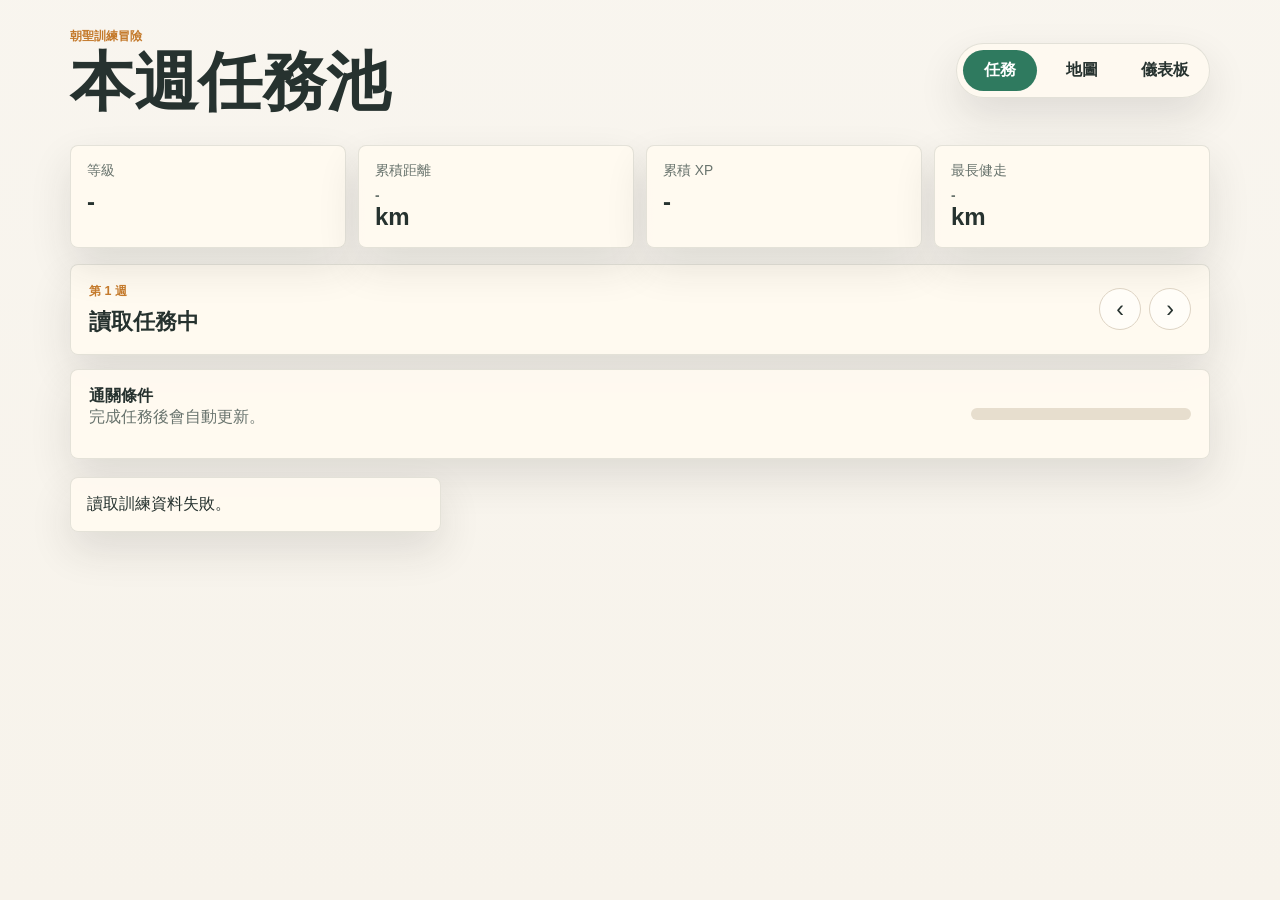
==== index.html @ 1b45055d "Initial Camino training game" ====
<!doctype html>
<html lang="zh-Hant">
<head>
  <meta charset="utf-8">
  <meta name="viewport" content="width=device-width, initial-scale=1">
  <title>朝聖訓練冒險</title>
  <link rel="stylesheet" href="css/style.css">
</head>
<body>
  <header class="app-header">
    <div>
      <p class="eyebrow">朝聖訓練冒險</p>
      <h1>本週任務池</h1>
    </div>
    <nav class="top-nav" aria-label="主要導覽">
      <a class="active" href="index.html">任務</a>
      <a href="map.html">地圖</a>
      <a href="dashboard.html">儀表板</a>
    </nav>
  </header>

  <main class="layout">
    <section class="status-panel" aria-live="polite">
      <div class="status-card">
        <span>等級</span>
        <strong id="levelValue">-</strong>
      </div>
      <div class="status-card">
        <span>累積距離</span>
        <strong><span id="distanceValue">-</span> km</strong>
      </div>
      <div class="status-card">
        <span>累積 XP</span>
        <strong id="xpValue">-</strong>
      </div>
      <div class="status-card">
        <span>最長健走</span>
        <strong><span id="longestWalkValue">-</span> km</strong>
      </div>
    </section>

    <section class="week-toolbar">
      <div>
        <p class="eyebrow">第 <span id="weekNumberLabel">1</span> 週</p>
        <h2 id="chapterName">讀取中</h2>
      </div>
      <div class="week-actions">
        <button class="icon-button" id="previousWeekButton" type="button" aria-label="上一週">‹</button>
        <button class="icon-button" id="nextWeekButton" type="button" aria-label="下一週">›</button>
      </div>
    </section>

    <section class="pass-panel">
      <div>
        <strong id="passTitle">通關條件</strong>
        <p id="passDescription">完成任務後會自動更新。</p>
        <div class="requirement-grid" id="requirementGrid" aria-label="通關進度細節"></div>
      </div>
      <div class="progress-track" aria-label="本週完成度">
        <div id="weekProgressBar" class="progress-fill"></div>
      </div>
    </section>

    <section id="missionGrid" class="mission-grid" aria-live="polite"></section>
  </main>

  <dialog id="completionDialog" class="dialog">
    <form id="completionForm" method="dialog">
      <div class="dialog-header">
        <div>
          <p class="eyebrow">完成任務</p>
          <h2 id="dialogMissionTitle">任務</h2>
        </div>
        <button class="icon-button" type="button" id="closeDialogButton" aria-label="關閉">×</button>
      </div>

      <input type="hidden" id="missionIdInput">

      <div class="form-grid">
        <label>
          <span>距離 km</span>
          <input id="actualDistanceInput" name="actualDistanceKm" inputmode="decimal" placeholder="5.2">
        </label>
        <label>
          <span>時間 分鐘</span>
          <input id="actualMinutesInput" name="actualMinutes" inputmode="decimal" placeholder="58">
        </label>
        <label>
          <span>背包 kg</span>
          <input id="actualBackpackInput" name="actualBackpackKg" inputmode="decimal" placeholder="0">
        </label>
        <label>
          <span>疲勞 1-10</span>
          <input id="fatigueInput" name="fatigueScore" inputmode="numeric" placeholder="6">
        </label>
        <label>
          <span>疼痛 1-10</span>
          <input id="painInput" name="painScore" inputmode="numeric" placeholder="3">
        </label>
        <label>
          <span>疼痛部位</span>
          <input id="painAreaInput" name="painArea" placeholder="小腿">
        </label>
      </div>

      <label class="full-label">
        <span>心情</span>
        <input id="moodInput" name="mood" placeholder="開心">
      </label>

      <label class="full-label">
        <span>備註</span>
        <textarea id="notesInput" name="notes" rows="3" placeholder="後半段有點累"></textarea>
      </label>

      <p class="form-hint" id="formHint">送出後會寫入訓練資料表。</p>

      <div class="dialog-actions">
        <button class="secondary-button" type="button" id="cancelButton">取消</button>
        <button class="primary-button" type="submit">完成並獲得 XP</button>
      </div>
    </form>
  </dialog>

  <div class="toast" id="rewardToast" role="status" aria-live="polite">
    <p class="eyebrow">任務完成</p>
    <strong id="rewardToastTitle">今天又更靠近西班牙一點</strong>
    <span id="rewardToastText">獲得經驗值，旅程繼續前進。</span>
  </div>

  <template id="missionCardTemplate">
    <article class="mission-card">
      <div class="mission-card-header">
        <span class="type-pill"></span>
        <span class="size-pill"></span>
      </div>
      <h3></h3>
      <p></p>
      <dl>
        <div>
          <dt>距離</dt>
          <dd data-field="distance"></dd>
        </div>
        <div>
          <dt>時間</dt>
          <dd data-field="minutes"></dd>
        </div>
        <div>
          <dt>背包</dt>
          <dd data-field="backpack"></dd>
        </div>
      </dl>
      <button class="primary-button" type="button">完成任務</button>
    </article>
  </template>

  <script src="js/config.js"></script>
  <script src="js/api.js"></script>
  <script src="js/app.js"></script>
</body>
</html>
---- css/style.css ----
:root {
  --bg: #f7f3eb;
  --surface: #fffaf1;
  --surface-strong: #fffdf8;
  --ink: #26322f;
  --muted: #68736d;
  --line: #ded4c4;
  --green: #2f7a5f;
  --green-dark: #245e49;
  --amber: #c47a2c;
  --blue: #3a6f96;
  --red: #b75d4a;
  --shadow: 0 18px 42px rgba(42, 45, 40, 0.12);
  font-family: -apple-system, BlinkMacSystemFont, "Segoe UI", sans-serif;
}

* {
  box-sizing: border-box;
}

body {
  margin: 0;
  min-height: 100vh;
  color: var(--ink);
  background:
    linear-gradient(180deg, rgba(247, 243, 235, 0.82), rgba(247, 243, 235, 1)),
    url("https://images.unsplash.com/photo-1500530855697-b586d89ba3ee?auto=format&fit=crop&w=1800&q=75") center/cover fixed;
}

button,
input,
textarea {
  font: inherit;
}

button {
  cursor: pointer;
}

.app-header {
  display: flex;
  align-items: center;
  justify-content: space-between;
  gap: 24px;
  max-width: 1180px;
  margin: 0 auto;
  padding: 28px 20px 14px;
}

h1,
h2,
h3,
p {
  margin-top: 0;
}

h1 {
  margin-bottom: 0;
  font-size: clamp(2rem, 5vw, 4.25rem);
  line-height: 0.95;
}

h2 {
  margin-bottom: 8px;
  font-size: 1.35rem;
}

.eyebrow {
  margin-bottom: 7px;
  color: var(--amber);
  font-size: 0.78rem;
  font-weight: 800;
  letter-spacing: 0;
  text-transform: uppercase;
}

.top-nav {
  display: flex;
  gap: 8px;
  padding: 6px;
  border: 1px solid rgba(38, 50, 47, 0.12);
  border-radius: 999px;
  background: rgba(255, 250, 241, 0.82);
  box-shadow: var(--shadow);
}

.top-nav a {
  min-width: 74px;
  padding: 10px 14px;
  border-radius: 999px;
  color: var(--ink);
  text-align: center;
  text-decoration: none;
  font-weight: 700;
}

.top-nav a.active {
  color: #fff;
  background: var(--green);
}

.layout {
  max-width: 1180px;
  margin: 0 auto;
  padding: 18px 20px 48px;
}

.status-panel {
  display: grid;
  grid-template-columns: repeat(4, minmax(0, 1fr));
  gap: 12px;
  margin-bottom: 16px;
}

.status-card,
.pass-panel,
.chart-panel,
.records-panel,
.week-toolbar {
  border: 1px solid rgba(38, 50, 47, 0.12);
  border-radius: 8px;
  background: rgba(255, 250, 241, 0.94);
  box-shadow: var(--shadow);
}

.status-card {
  padding: 16px;
}

.status-card span {
  display: block;
  color: var(--muted);
  font-size: 0.86rem;
}

.status-card strong {
  display: block;
  margin-top: 8px;
  font-size: 1.5rem;
}

.week-toolbar {
  display: flex;
  align-items: center;
  justify-content: space-between;
  gap: 16px;
  padding: 18px;
  margin-bottom: 14px;
}

.week-toolbar h2 {
  margin: 0;
}

.week-actions {
  display: flex;
  gap: 8px;
}

.icon-button {
  display: inline-grid;
  width: 42px;
  height: 42px;
  place-items: center;
  border: 1px solid var(--line);
  border-radius: 50%;
  color: var(--ink);
  background: var(--surface-strong);
  font-size: 1.45rem;
  line-height: 1;
}

.pass-panel {
  display: grid;
  grid-template-columns: minmax(0, 1fr) 220px;
  align-items: center;
  gap: 16px;
  padding: 16px 18px;
  margin-bottom: 18px;
}

.pass-panel p {
  margin-bottom: 0;
  color: var(--muted);
}

.requirement-grid {
  display: grid;
  grid-template-columns: repeat(4, minmax(0, 1fr));
  gap: 8px;
  margin-top: 14px;
}

.requirement-item {
  min-height: 64px;
  padding: 10px;
  border: 1px solid rgba(38, 50, 47, 0.1);
  border-radius: 8px;
  background: rgba(255, 253, 248, 0.72);
}

.requirement-item span,
.requirement-item strong {
  display: block;
}

.requirement-item span {
  color: var(--muted);
  font-size: 0.78rem;
  font-weight: 800;
}

.requirement-item strong {
  margin-top: 5px;
  font-size: 1rem;
}

.requirement-item.done {
  border-color: rgba(47, 122, 95, 0.34);
  background: rgba(235, 248, 239, 0.82);
}

.progress-track {
  height: 12px;
  overflow: hidden;
  border-radius: 999px;
  background: #e7dece;
}

.progress-fill {
  width: 0%;
  height: 100%;
  border-radius: inherit;
  background: linear-gradient(90deg, var(--green), var(--amber));
  transition: width 360ms ease;
}

.mission-grid {
  display: grid;
  grid-template-columns: repeat(3, minmax(0, 1fr));
  gap: 14px;
}

.mission-card {
  display: flex;
  min-height: 280px;
  flex-direction: column;
  gap: 12px;
  padding: 16px;
  border: 1px solid rgba(38, 50, 47, 0.12);
  border-radius: 8px;
  background: rgba(255, 253, 248, 0.96);
  box-shadow: var(--shadow);
  transform: translateY(0);
  transition: transform 180ms ease, box-shadow 180ms ease;
}

.mission-card:hover {
  transform: translateY(-3px);
  box-shadow: 0 22px 50px rgba(42, 45, 40, 0.16);
}

.mission-card.completed {
  border-color: rgba(47, 122, 95, 0.5);
  background: rgba(235, 248, 239, 0.96);
}

.mission-card.boss {
  border-color: rgba(196, 122, 44, 0.5);
}

.mission-card-header {
  display: flex;
  justify-content: space-between;
  gap: 8px;
}

.type-pill,
.size-pill {
  display: inline-flex;
  align-items: center;
  min-height: 28px;
  padding: 5px 9px;
  border-radius: 999px;
  font-size: 0.78rem;
  font-weight: 800;
}

.type-pill {
  color: #fff;
  background: var(--green);
}

.type-pill.strength {
  background: var(--blue);
}

.type-pill.recovery {
  background: var(--red);
}

.type-pill.knowledge {
  background: var(--amber);
}

.type-pill.boss {
  background: var(--ink);
}

.size-pill {
  color: var(--muted);
  background: #efe7d9;
}

.mission-card h3 {
  margin-bottom: 0;
  font-size: 1.08rem;
}

.mission-card p {
  margin-bottom: 0;
  color: var(--muted);
  line-height: 1.55;
}

.mission-card dl {
  display: grid;
  grid-template-columns: repeat(3, minmax(0, 1fr));
  gap: 8px;
  margin: auto 0 0;
}

.mission-card dl div {
  padding: 9px;
  border-radius: 8px;
  background: #f1eadf;
}

.mission-card dt {
  color: var(--muted);
  font-size: 0.75rem;
}

.mission-card dd {
  margin: 3px 0 0;
  font-weight: 800;
}

.primary-button,
.secondary-button {
  min-height: 44px;
  padding: 10px 16px;
  border-radius: 8px;
  font-weight: 800;
}

.primary-button {
  border: 0;
  color: #fff;
  background: var(--green);
}

.primary-button:hover {
  background: var(--green-dark);
}

.secondary-button {
  border: 1px solid var(--line);
  color: var(--ink);
  background: var(--surface-strong);
}

.dialog {
  width: min(720px, calc(100vw - 28px));
  border: 0;
  border-radius: 8px;
  padding: 0;
  background: var(--surface);
  box-shadow: 0 30px 80px rgba(0, 0, 0, 0.28);
}

.dialog::backdrop {
  background: rgba(16, 23, 21, 0.54);
}

.dialog form {
  padding: 20px;
}

.dialog-header,
.dialog-actions,
.section-heading {
  display: flex;
  align-items: center;
  justify-content: space-between;
  gap: 16px;
}

.form-grid {
  display: grid;
  grid-template-columns: repeat(2, minmax(0, 1fr));
  gap: 12px;
}

label span {
  display: block;
  margin-bottom: 6px;
  color: var(--muted);
  font-size: 0.86rem;
  font-weight: 700;
}

input,
textarea {
  width: 100%;
  border: 1px solid var(--line);
  border-radius: 8px;
  padding: 11px 12px;
  color: var(--ink);
  background: #fffdf8;
}

.full-label {
  display: block;
  margin-top: 12px;
}

.form-hint {
  min-height: 22px;
  margin: 12px 0;
  color: var(--muted);
}

.chart-grid {
  display: grid;
  grid-template-columns: repeat(2, minmax(0, 1fr));
  gap: 14px;
}

.chart-panel,
.records-panel {
  padding: 18px;
}

.chart-panel h2 {
  margin-bottom: 14px;
}

.chart-canvas {
  position: relative;
  height: 260px;
  min-height: 260px;
}

.chart-canvas canvas {
  display: block;
  width: 100% !important;
  height: 100% !important;
}

.records-panel {
  margin-top: 14px;
}

.map-hero,
.route-panel,
.map-note-panel {
  border: 1px solid rgba(38, 50, 47, 0.12);
  border-radius: 8px;
  background: rgba(255, 250, 241, 0.94);
  box-shadow: var(--shadow);
}

.map-hero {
  display: flex;
  align-items: center;
  justify-content: space-between;
  gap: 18px;
  margin-bottom: 16px;
  padding: 20px;
}

.map-hero p {
  margin-bottom: 0;
  color: var(--muted);
}

.map-distance {
  min-width: 180px;
  padding: 16px;
  border-radius: 8px;
  background: rgba(235, 248, 239, 0.8);
}

.map-distance span,
.map-distance strong {
  display: block;
}

.map-distance span {
  color: var(--muted);
  font-size: 0.86rem;
  font-weight: 800;
}

.map-distance strong {
  margin-top: 8px;
  font-size: 1.7rem;
}

.route-panel {
  position: relative;
  overflow: hidden;
  padding: 24px 20px 28px;
}

.route-line {
  position: absolute;
  top: 65px;
  left: 44px;
  right: 44px;
  height: 8px;
  overflow: hidden;
  border-radius: 999px;
  background: #e7dece;
}

.route-line-fill {
  width: 0%;
  height: 100%;
  border-radius: inherit;
  background: linear-gradient(90deg, var(--green), var(--amber));
  transition: width 420ms ease;
}

.route-nodes {
  position: relative;
  z-index: 1;
  display: grid;
  grid-template-columns: repeat(6, minmax(120px, 1fr));
  gap: 12px;
}

.route-node {
  min-height: 180px;
  padding: 14px;
  border: 1px solid rgba(38, 50, 47, 0.12);
  border-radius: 8px;
  background: rgba(255, 253, 248, 0.96);
}

.route-node-marker {
  display: grid;
  width: 44px;
  height: 44px;
  place-items: center;
  margin-bottom: 14px;
  border: 3px solid #d9cbbb;
  border-radius: 50%;
  color: var(--muted);
  background: var(--surface-strong);
  font-weight: 900;
}

.route-node.unlocked {
  border-color: rgba(47, 122, 95, 0.35);
  background: rgba(235, 248, 239, 0.9);
}

.route-node.unlocked .route-node-marker {
  border-color: var(--green);
  color: #fff;
  background: var(--green);
}

.route-node.current {
  border-color: rgba(196, 122, 44, 0.5);
}

.route-node.current .route-node-marker {
  border-color: var(--amber);
}

.route-node h3 {
  margin-bottom: 8px;
  font-size: 1rem;
}

.route-node p {
  margin-bottom: 10px;
  color: var(--muted);
  line-height: 1.45;
}

.route-node small {
  color: var(--muted);
  font-weight: 800;
}

.map-note-panel {
  margin-top: 14px;
  padding: 18px;
}

.map-note-panel p {
  margin-bottom: 0;
  color: var(--muted);
}

.debug-message {
  min-height: 24px;
  margin: 4px 0 12px;
  color: var(--muted);
}

.debug-message.error {
  color: var(--red);
  font-weight: 800;
}

.toast {
  position: fixed;
  right: 18px;
  bottom: 18px;
  z-index: 20;
  width: min(360px, calc(100vw - 36px));
  padding: 16px;
  border: 1px solid rgba(47, 122, 95, 0.28);
  border-radius: 8px;
  color: var(--ink);
  background: rgba(255, 253, 248, 0.98);
  box-shadow: 0 22px 60px rgba(24, 32, 29, 0.24);
  opacity: 0;
  pointer-events: none;
  transform: translateY(14px);
  transition: opacity 220ms ease, transform 220ms ease;
}

.toast.show {
  opacity: 1;
  transform: translateY(0);
}

.toast strong,
.toast span {
  display: block;
}

.toast strong {
  margin-bottom: 6px;
  font-size: 1.05rem;
}

.toast span {
  color: var(--muted);
  line-height: 1.45;
}

.table-wrap {
  overflow-x: auto;
}

table {
  width: 100%;
  border-collapse: collapse;
  min-width: 760px;
}

th,
td {
  padding: 12px 10px;
  border-bottom: 1px solid var(--line);
  text-align: left;
}

th {
  color: var(--muted);
  font-size: 0.8rem;
}

@media (max-width: 860px) {
  .app-header {
    align-items: stretch;
    flex-direction: column;
  }

  .top-nav {
    width: 100%;
  }

  .top-nav a {
    flex: 1;
  }

  .status-panel,
  .mission-grid,
  .chart-grid,
  .route-nodes {
    grid-template-columns: 1fr;
  }

  .pass-panel {
    grid-template-columns: 1fr;
  }

  .map-hero {
    align-items: stretch;
    flex-direction: column;
  }

  .map-distance {
    min-width: 0;
  }

  .route-line {
    top: 40px;
    bottom: 40px;
    left: 42px;
    right: auto;
    width: 8px;
    height: auto;
  }

  .requirement-grid {
    grid-template-columns: repeat(2, minmax(0, 1fr));
  }
}

@media (max-width: 560px) {
  .form-grid {
    grid-template-columns: 1fr;
  }

  .mission-card dl {
    grid-template-columns: 1fr;
  }

  .requirement-grid {
    grid-template-columns: 1fr;
  }
}
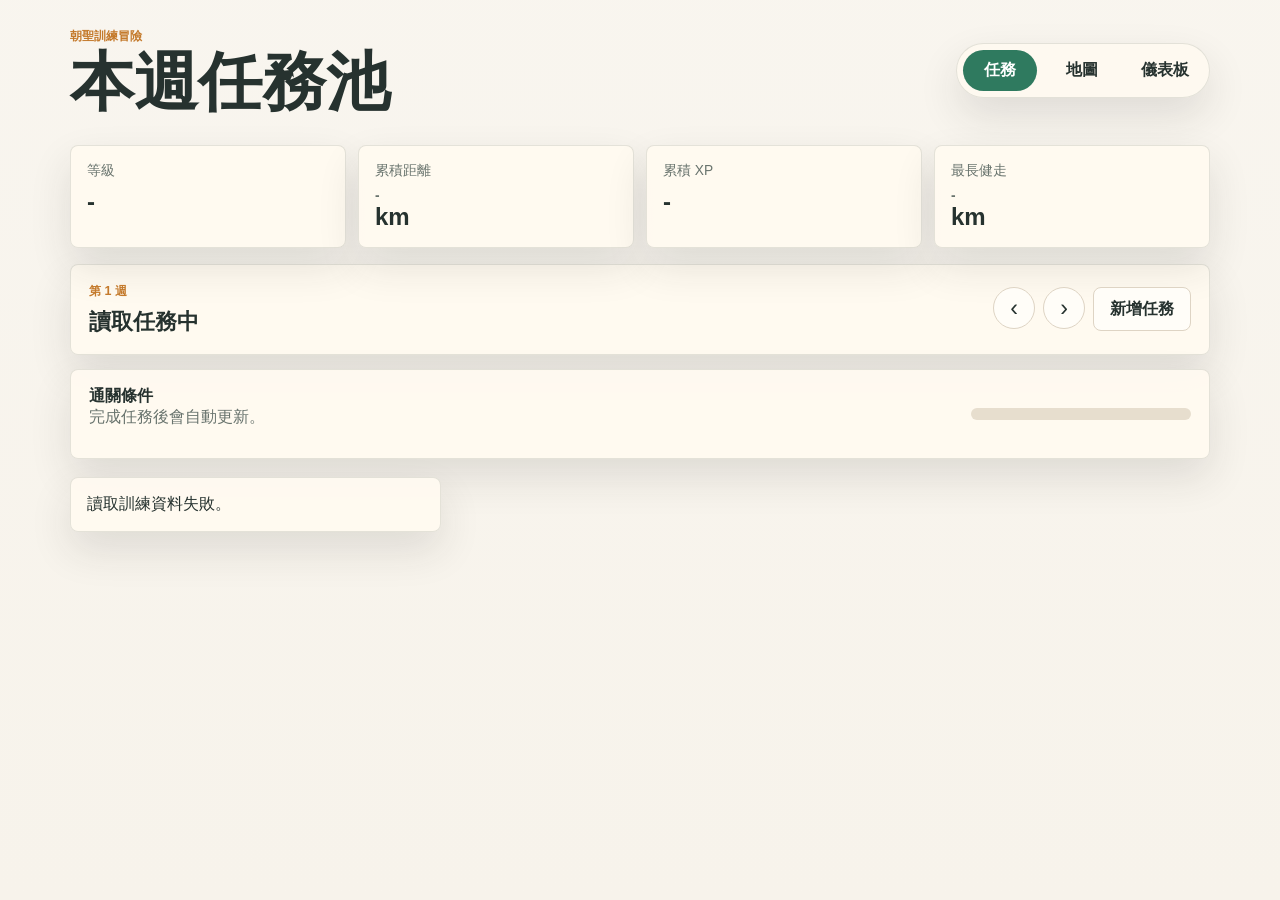
==== commit 39a81954: "Add custom weekly missions" ====
--- a/index.html
+++ b/index.html
@@ -47,6 +47,7 @@
       <div class="week-actions">
         <button class="icon-button" id="previousWeekButton" type="button" aria-label="上一週">‹</button>
         <button class="icon-button" id="nextWeekButton" type="button" aria-label="下一週">›</button>
+        <button class="secondary-button" id="addMissionButton" type="button">新增任務</button>
       </div>
     </section>
 
@@ -122,6 +123,71 @@
     </form>
   </dialog>
 
+  <dialog id="customMissionDialog" class="dialog">
+    <form id="customMissionForm" method="dialog">
+      <div class="dialog-header">
+        <div>
+          <p class="eyebrow">加碼任務</p>
+          <h2>新增本週卡片</h2>
+        </div>
+        <button class="icon-button" type="button" id="closeCustomMissionButton" aria-label="關閉">×</button>
+      </div>
+
+      <div class="form-grid">
+        <label>
+          <span>任務名稱</span>
+          <input name="title" id="customTitleInput" required placeholder="例如：輕鬆跑 30 分鐘">
+        </label>
+        <label>
+          <span>任務類型</span>
+          <select name="missionType" id="customTypeInput">
+            <option value="run">跑步</option>
+            <option value="walk">健走</option>
+            <option value="cycling">騎車</option>
+            <option value="swim">游泳</option>
+            <option value="strength">肌力</option>
+            <option value="recovery">恢復</option>
+            <option value="mobility">伸展活動</option>
+            <option value="bonus">加碼</option>
+            <option value="other">其他</option>
+          </select>
+        </label>
+        <label>
+          <span>任務大小</span>
+          <select name="missionSize" id="customSizeInput">
+            <option value="normal">一般</option>
+            <option value="mini">短任務</option>
+            <option value="long">長任務</option>
+          </select>
+        </label>
+        <label>
+          <span>目標距離 km</span>
+          <input name="targetDistanceKm" inputmode="decimal" placeholder="3">
+        </label>
+        <label>
+          <span>目標時間 分鐘</span>
+          <input name="targetMinutes" inputmode="decimal" placeholder="30">
+        </label>
+        <label>
+          <span>背包 kg</span>
+          <input name="targetBackpackKg" inputmode="decimal" placeholder="0">
+        </label>
+      </div>
+
+      <label class="full-label">
+        <span>任務說明</span>
+        <textarea name="description" rows="3" placeholder="今天時間比較多，加一張自己想完成的任務。"></textarea>
+      </label>
+
+      <p class="form-hint" id="customMissionHint">新增後會出現在本週任務池。</p>
+
+      <div class="dialog-actions">
+        <button class="secondary-button" type="button" id="cancelCustomMissionButton">取消</button>
+        <button class="primary-button" type="submit">建立卡片</button>
+      </div>
+    </form>
+  </dialog>
+
   <div class="toast" id="rewardToast" role="status" aria-live="polite">
     <p class="eyebrow">任務完成</p>
     <strong id="rewardToastTitle">今天又更靠近西班牙一點</strong>
--- a/css/style.css
+++ b/css/style.css
@@ -411,6 +411,7 @@
 }
 
 input,
+select,
 textarea {
   width: 100%;
   border: 1px solid var(--line);
@@ -418,6 +419,10 @@
   padding: 11px 12px;
   color: var(--ink);
   background: #fffdf8;
+}
+
+select {
+  min-height: 46px;
 }
 
 .full-label {
